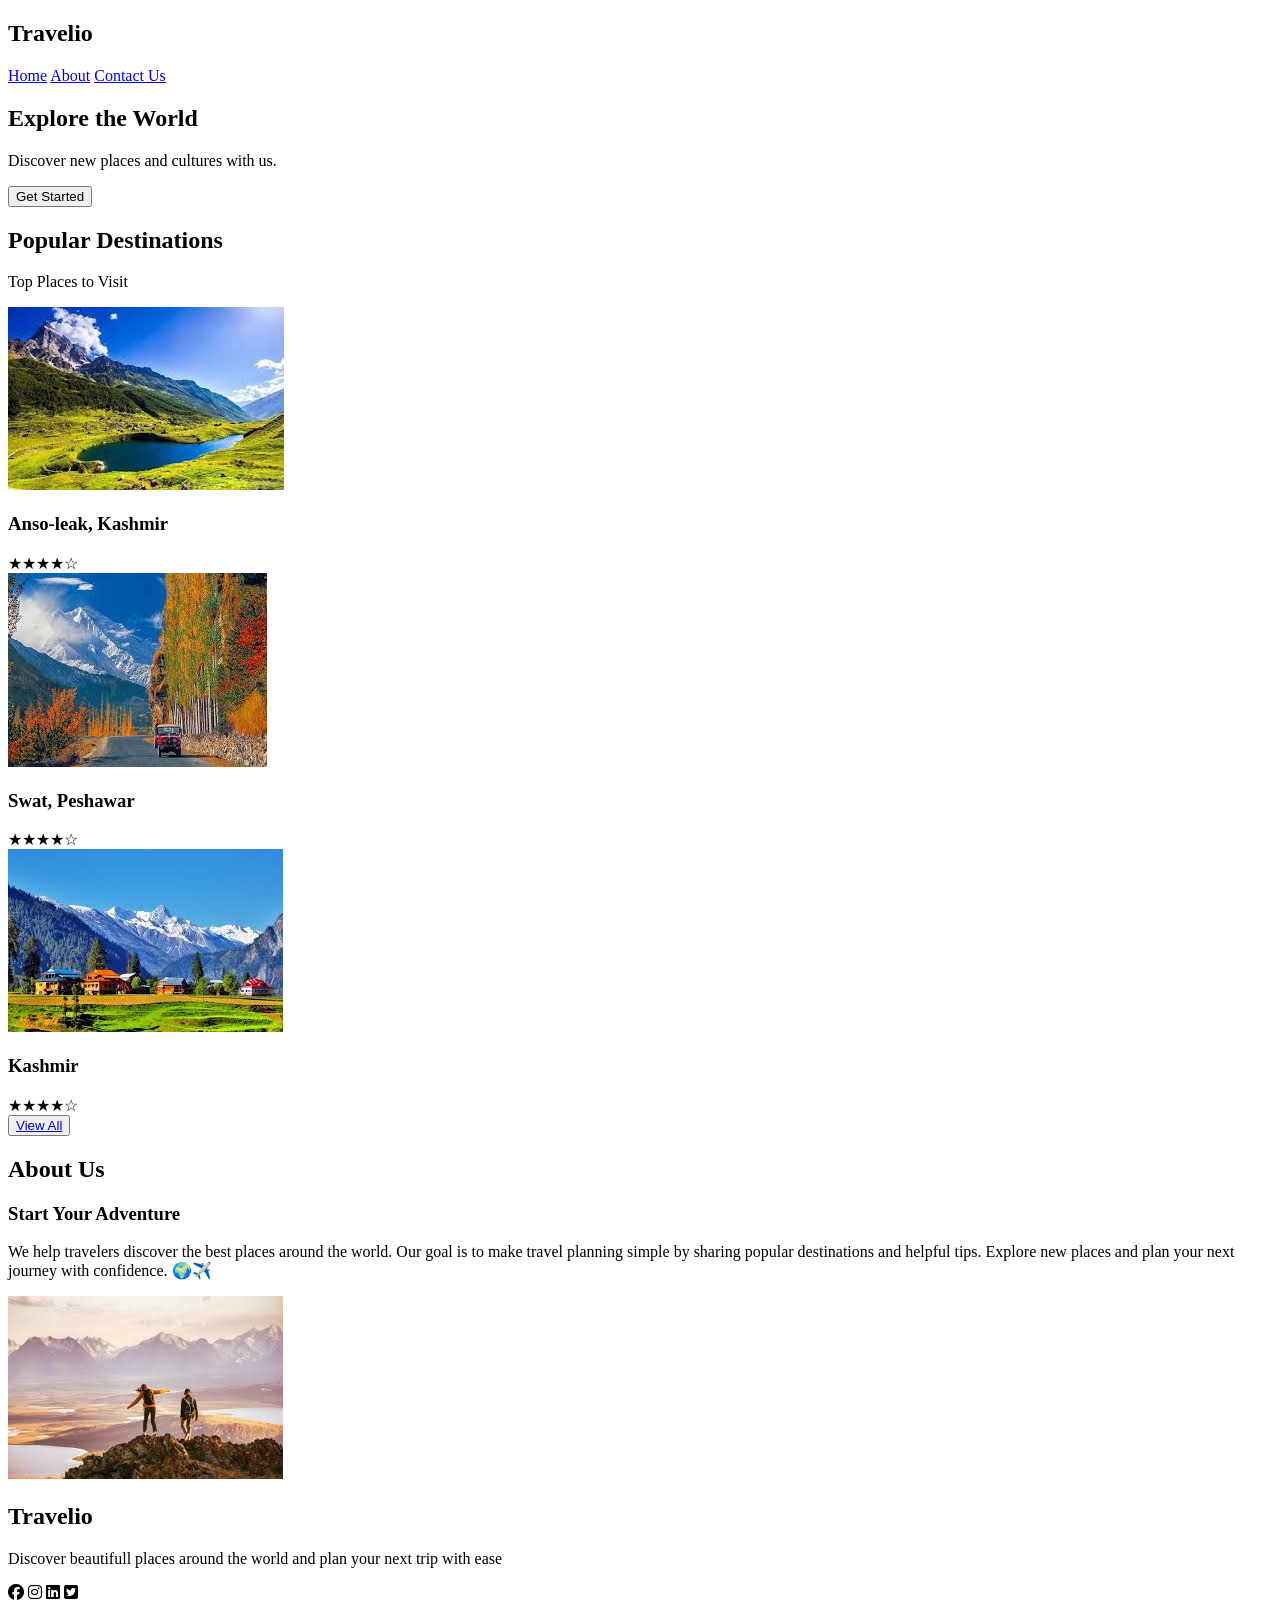
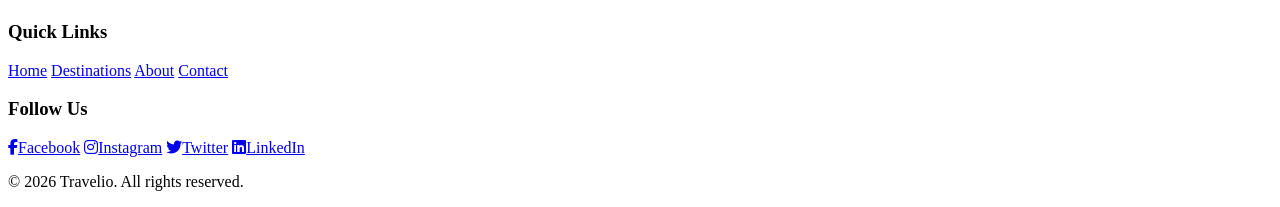
==== index.html @ e3743a77 "Initial commit without secrets" ====
<!DOCTYPE html>
<html lang="en">

<head>
    <meta charset="UTF-8">
    <meta name="viewport" content="width=device-width, initial-scale=1.0">
    <link rel="stylesheet" href="https://cdnjs.cloudflare.com/ajax/libs/font-awesome/6.5.0/css/all.min.css">
    <title>Travel-The-World | Web Developer</title>
    <link rel="stylesheet" href="style.css">
</head>

<body>
    <header>
        <!-- Nav Bar -->
        <section class="nav">
            <div class="logo">
                <h1>Travelio</h1>
            </div>
            <nav>
                <a href="index.html">Home</a>
                <a href="./About/about.html">About</a>
                <a href="./Contact/contact.html">Contact Us</a>
            </nav>

        </section>
        <!-- Hero Section -->
        <section class="hero ">
            <div class="fade-in">
                <h1>Explore the World</h1>
                <p>Discover new places and cultures with us.</p>
            </div>
            <button class="button">Get Started</button>
        </section>
    </header>
    <main>
        <!-- Popular Destinations -->
        <section>
            <h2 class="h2">Popular Destinations</h2>
            <p class="p">Top Places to Visit</p>

            <div class="card-container">
                <div class="card1">
                    <img src="./Images/card1.png" alt="">
                    <h3>Anso-leak, Kashmir</h3>
                    <div class="rating">★★★★☆</div>
                </div>
                <div class="card2">
                    <img src="./Images/card2.png" alt="">
                    <h3>Swat, Peshawar</h3>
                    <div class="rating">★★★★☆</div>
                </div>
                <div class="card3">
                    <img src="./Images/card3.png" alt="">
                    <h3> Kashmir</h3>
                    <div class="rating">★★★★☆</div>
                </div>
            </div>

            <button class="btn"><a href="#">View All</a></button>
        </section>

        <div class="line-1"></div>

        <section class="about-container">
            <div class="about">
                <h2>About Us</h2>
                <h3>Start Your Adventure</h3>
                <p>We help travelers discover the best places around the world. Our goal is to make travel planning
                    simple
                    by sharing popular destinations and helpful tips. Explore new places and plan your next journey with
                    confidence. 🌍✈️</p>
            </div>

            <div class="img">
                <img src="./Images/adventure.jpg" alt="Adventure Image">
            </div>
        </section>

    </main>
    <footer>
        <section class="footer">
            <div class="travelio">
                <h1>Travelio</h1>
                <p>Discover beautifull places around the world and plan your next trip with ease</p>
                <div class="icons">
                    <i class="fa-brands fa-facebook"></i>
                    <i class="fa-brands fa-instagram"></i>
                    <i class="fa-brands fa-linkedin"></i>
                    <i class="fa-brands fa-square-twitter"></i>
                </div>
            </div>

            <div class="Quick-link">
                <h3>Quick Links</h3>
                <div class="link">
                    <a href="#">Home</a>
                    <a href="#">Destinations</a>
                    <a href="#">About</a>
                    <a href="#">Contact</a>
                </div>
            </div>

            <div class="follow">
                <h3>Follow Us</h3>
                <a href="#"><i class="fa-brands fa-facebook-f"></i>Facebook</a>
                <a href="#"><i class="fa-brands fa-instagram"></i>Instagram</a>
                <a href="#"><i class="fa-brands fa-twitter"></i>Twitter</a>
                <a href="#"><i class="fa-brands fa-linkedin"></i>LinkedIn</a>
            </div>

        </section>

        <div class="line"></div>

        <section class="copyright">
            <p>&copy; 2026 Travelio. All rights reserved.</p>
        </section>
    </footer>
    <script src="script.js"></script>
</body>

</html>
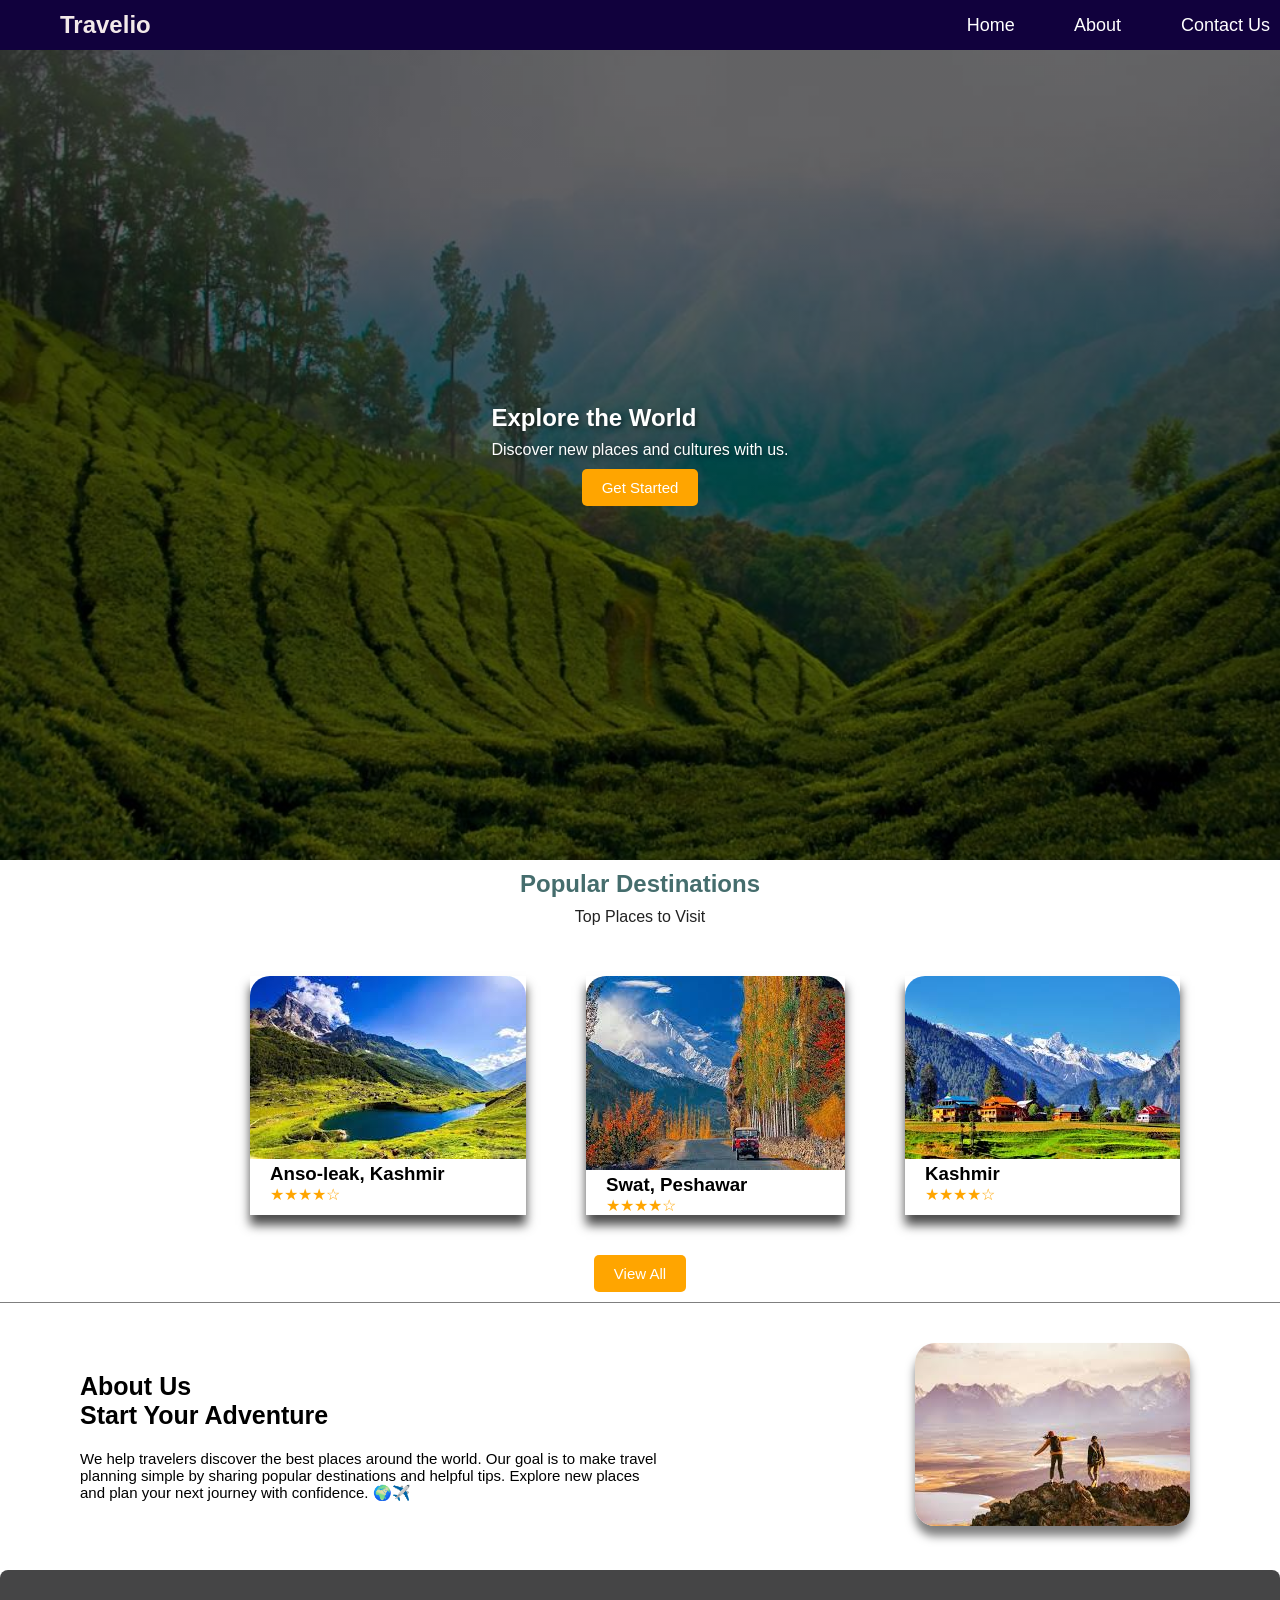
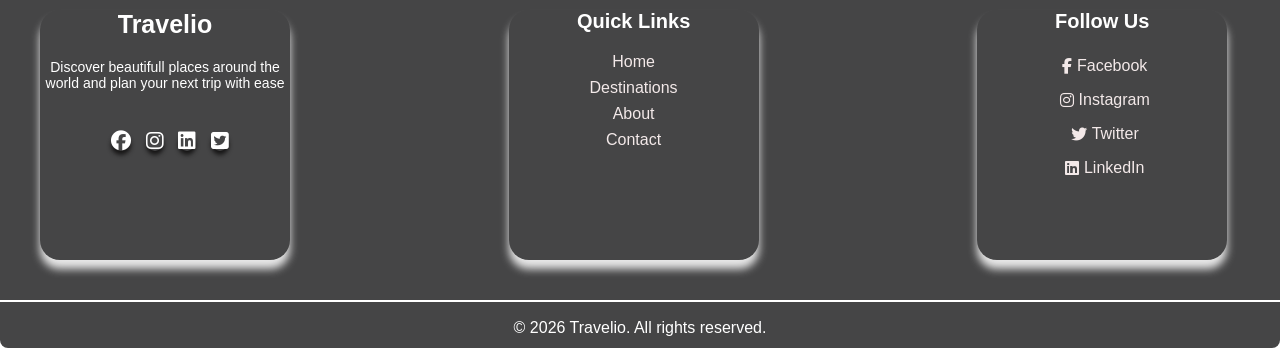
==== commit f58e8415: "Change stylesheet link to 'Style.css' Mistake of Capitalization" ====
--- a/index.html
+++ b/index.html
@@ -6,7 +6,7 @@
     <meta name="viewport" content="width=device-width, initial-scale=1.0">
     <link rel="stylesheet" href="https://cdnjs.cloudflare.com/ajax/libs/font-awesome/6.5.0/css/all.min.css">
     <title>Travel-The-World | Web Developer</title>
-    <link rel="stylesheet" href="style.css">
+    <link rel="stylesheet" href="Style.css">
 </head>
 
 <body>
@@ -119,4 +119,4 @@
     <script src="script.js"></script>
 </body>
 
-</html>+</html>
--- a/Style.css
+++ b/Style.css
@@ -0,0 +1,363 @@
+* {
+    margin: 0;
+    padding: 0;
+    font-family: Arial, sans-serif;
+}
+
+header {
+    background-color: #f3e9e9;
+    color: rgb(69, 109, 109);
+    width: 100%;
+}
+
+
+.nav {
+    display: flex;
+    justify-content: space-between;
+    align-items: center;
+    background-color: #11013d;
+    height: 50px;
+    color: #f3e9e9;
+}
+
+.logo {
+    padding-left: 60px;
+    cursor: pointer;
+}
+
+.logo:hover {
+    color: #ffa500;
+}
+
+.nav nav {
+    display: grid;
+    grid-template-columns: repeat(3, 1fr);
+    padding-right: 10px;
+    gap: 18px;
+}
+
+nav a {
+    color: #fff;
+    text-decoration: none;
+    font-size: 18px;
+    border-radius: 6px;
+}
+
+nav a:hover {
+    color: #0a9df3;
+}
+
+.hero h1 {
+    color: #fff;
+    margin-bottom: 9px;
+}
+
+.hero {
+    background: linear-gradient(rgba(0, 0, 0, 0.6), rgba(0, 0, 0, 0.6)), url(./Images/hero.jpg) no-repeat center center/cover;
+    background-position: center;
+    height: 90vh;
+    display: flex;
+    flex-direction: column;
+    justify-content: center;
+    align-items: center;
+    color: #fff;
+    text-shadow: 2px 2px 4px rgba(0, 0, 0, 0.5);
+}
+
+.fade-in {
+    opacity: 0;
+    transform: translateY(20px);
+    transition: all 0.8s ease;
+}
+
+.fade-in.show {
+    opacity: 1;
+    transform: translateY(0);
+}
+
+.button {
+    background-color: #ffa500;
+    color: #fff;
+    border: none;
+    padding: 10px 20px;
+    margin-top: 10px;
+    font-size: 15px;
+    cursor: pointer;
+    border-radius: 5px;
+}
+
+.button:hover {
+    background-color: #ff8aff;
+}
+
+.h2 {
+    text-align: center;
+    color: rgb(69, 109, 109);
+    margin: 10px 10px;
+}
+
+.p {
+    text-align: center;
+    color: #222;
+}
+
+.card-container {
+    width: 800px;
+    margin-top: 50px;
+    margin-bottom: 20px;
+    display: grid;
+    grid-template-columns: repeat(3, 1fr);
+    gap: 60px;
+    text-align: center;
+}
+
+.card1 {
+    margin-left: 250px;
+    margin-bottom: 20px;
+    background-size: cover;
+    border-radius: none;
+    box-shadow: 0 10px 10px 0 rgba(0, 0, 0, 0.7);
+}
+
+.card1 img {
+    border-radius: 20px 20px 0 0;
+}
+
+.card1 h3 {
+    display: flex;
+    justify-content: left;
+    align-items: center;
+    margin-left: 20px;
+}
+
+.rating {
+    display: flex;
+    justify-content: left;
+    align-items: center;
+    margin-left: 20px;
+    color: #ffa500;
+}
+
+.card2 {
+    margin-bottom: 20px;
+    background-size: cover;
+    border-radius: none;
+    box-shadow: 0 10px 10px 0 rgba(0, 0, 0, 0.7);
+}
+
+.card2 img {
+    border-radius: 20px 20px 0 0;
+}
+
+.card2 h3 {
+    display: flex;
+    justify-content: left;
+    align-items: center;
+    margin-left: 20px;
+}
+
+.card3 {
+    margin-bottom: 20px;
+    background-size: cover;
+    border-radius: none;
+    box-shadow: 0 10px 10px 0 rgba(0, 0, 0, 0.7);
+}
+
+.card3 img {
+    border-radius: 20px 20px 0 0;
+}
+
+.card3 h3 {
+    display: flex;
+    justify-content: left;
+    align-items: center;
+    margin-left: 20px;
+}
+
+.card:hover {
+    transform: scale(1.05);
+    transition: 0.3s;
+}
+
+.btn {
+    display: flex;
+    justify-content: center;
+    align-items: center;
+    background-color: #ffa500;
+    margin: auto;
+    border: none;
+    padding: 10px 20px;
+    font-size: 15px;
+    cursor: pointer;
+    border-radius: 5px;
+}
+
+.btn a {
+    text-decoration: none;
+    color: #fff;
+}
+
+.btn a:hover {
+    color: #222;
+    background-color: #fff;
+}
+
+.line-1 {
+    line-height: 1px;
+    margin-top: 10px;
+    border-bottom: 1px solid rgba(0, 0, 0, 0.5);
+    width: 100%;
+}
+
+/* About Us */
+
+.about-container {
+    display: flex;
+    justify-content: space-between;
+    align-items: center;
+    padding: 40px;
+}
+
+.img img {
+    border-radius: 20px;
+    box-shadow: 0 10px 10px 0 rgba(0, 0, 0, 0.5);
+    margin-right: 50px;
+}
+
+.about {
+    display: flex;
+    flex-direction: column;
+    margin-left: 40px;
+}
+
+.about h2 {
+    align-items: center;
+    font-size: 25px;
+}
+
+.about h3 {
+    align-items: center;
+    font-size: 25px;
+    padding-bottom: 20px;
+}
+
+.about p {
+    font-size: 15px;
+    margin-right: 30%;
+}
+
+/* Footer */
+
+footer {
+    background-color: #454546;
+    color: #fff;
+    margin-bottom: 4px;
+    border-radius: 8px;
+    font-weight: 400;
+}
+
+.footer {
+    width: 99%;
+    padding: 40px 0;
+    border-radius: 10px;
+    display: flex;
+    justify-content: space-between;
+    text-align: center;
+}
+
+.travelio {
+    height: 250px;
+    width: 250px;
+    margin-left: 40px;
+    border-radius: 20px;
+    box-shadow: 0 9px 9px 0 rgba(250, 250, 250, 0.9);
+}
+
+.travelio h1 {
+    font-size: 25px;
+    margin-bottom: 20px;
+}
+
+.travelio p {
+    font-size: 14px;
+    margin-bottom: 40px;
+}
+
+.icons i {
+    border-radius: 50%;
+    box-shadow: 0 4px 4px 0 rgba(17, 16, 16, 0.9);
+    margin-left: 10px;
+    font-size: 20px;
+}
+
+.Quick-link {
+    width: 250px;
+    height: 250px;
+    border-radius: 20px;
+    box-shadow: 0 9px 9px 0 rgba(250, 250, 250, 0.9);
+}
+
+.Quick-link h3 {
+    font-size: 20px;
+    margin-bottom: 20px;
+}
+
+.Quick-link a {
+    display: flex;
+    justify-content: center;
+    align-items: center;
+    color: #f3e9e9;
+    text-decoration: none;
+    margin-bottom: 8px;
+
+}
+
+
+.Quick-link a:hover {
+    color: #11013d;
+}
+
+.follow {
+    width: 250px;
+    height: 250px;
+    border-radius: 20px;
+    margin-right: 40px;
+    box-shadow: 0 9px 9px 0 rgba(250, 250, 250, 0.9);
+}
+
+.follow h3 {
+    font-size: 20px;
+    margin-bottom: 20px;
+}
+
+.follow a {
+    display: flex;
+    justify-content: center;
+    align-items: center;
+    color: #f3e9e9;
+    text-decoration: none;
+    margin-bottom: 8px;
+}
+
+.follow a:hover {
+    color: #ffa500;
+}
+
+.follow i {
+    padding: 5px;
+}
+
+
+.line {
+    line-height: 2px;
+    border-bottom: 2px solid rgb(255, 255, 255);
+    width: 100%;
+}
+
+.copyright {
+    display: flex;
+    justify-content: center;
+    align-items: center;
+    height: 40px;
+    margin-top: 6px;
+}
